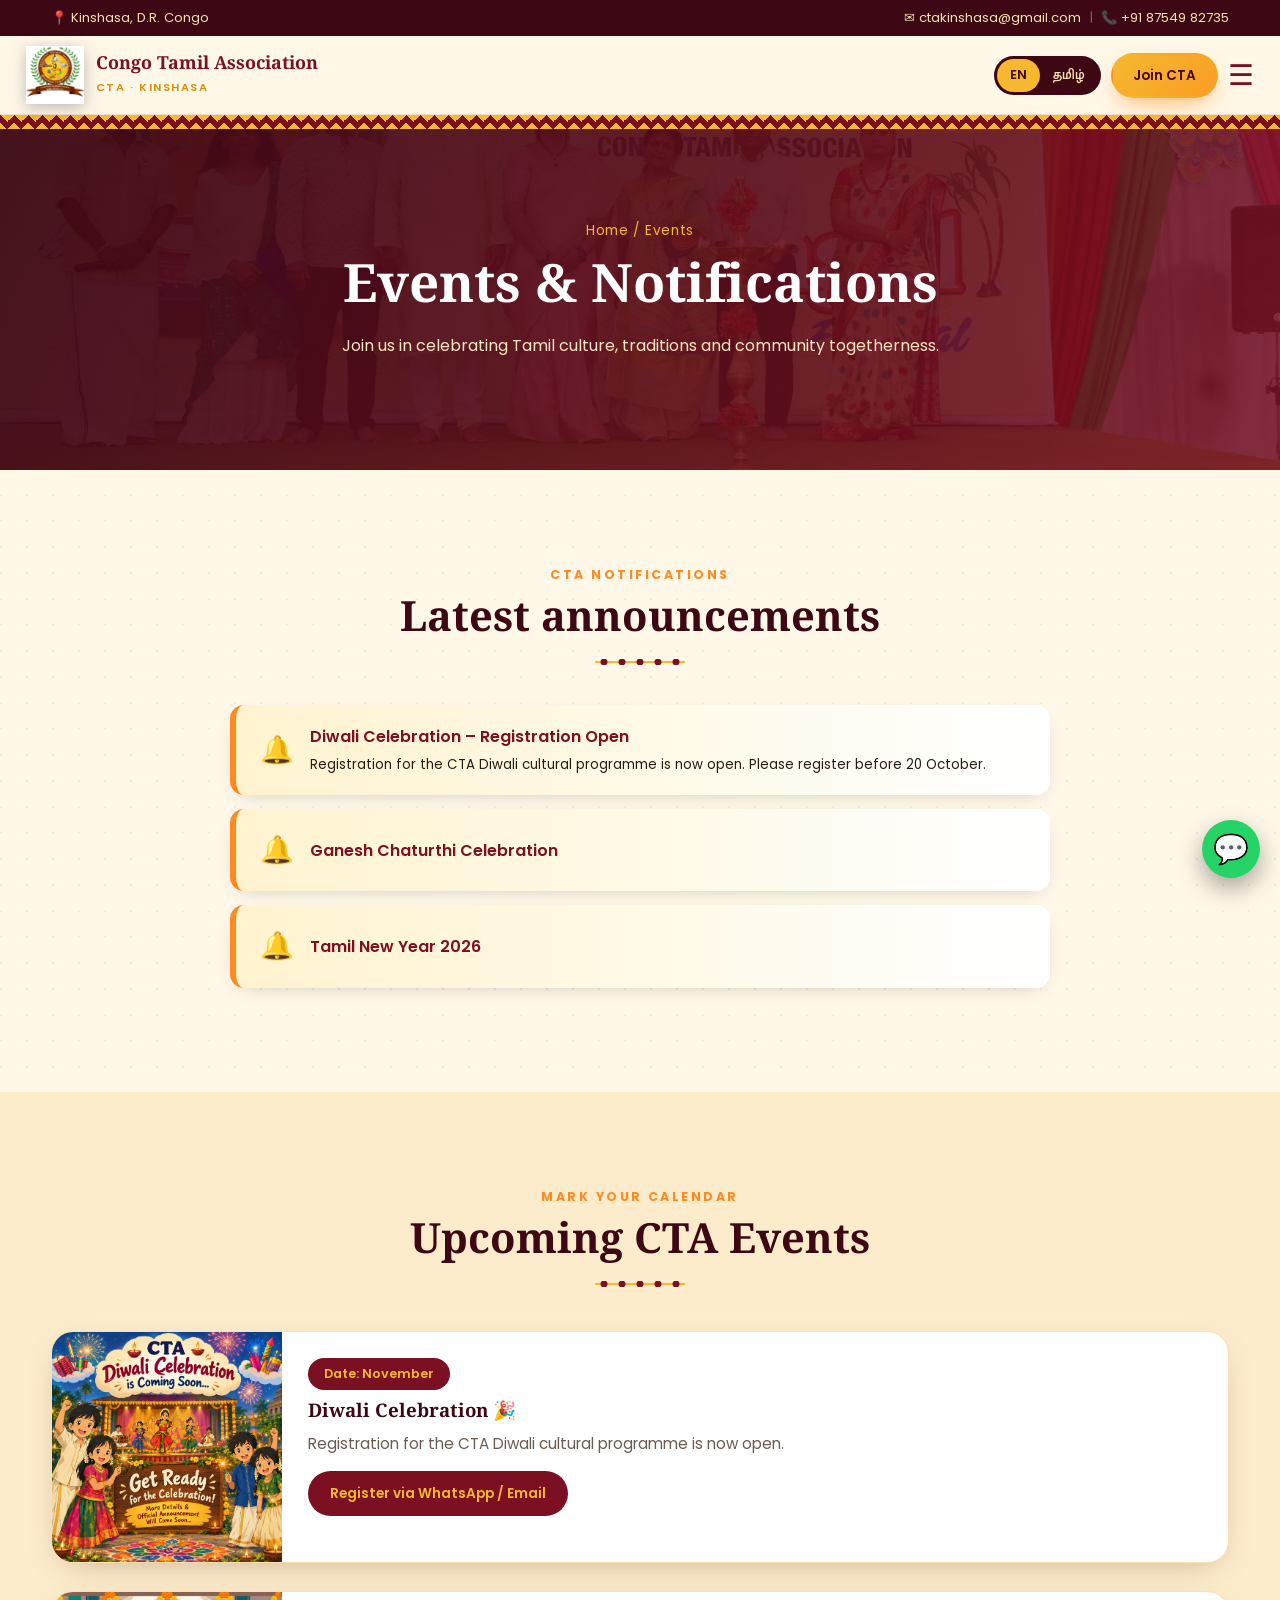
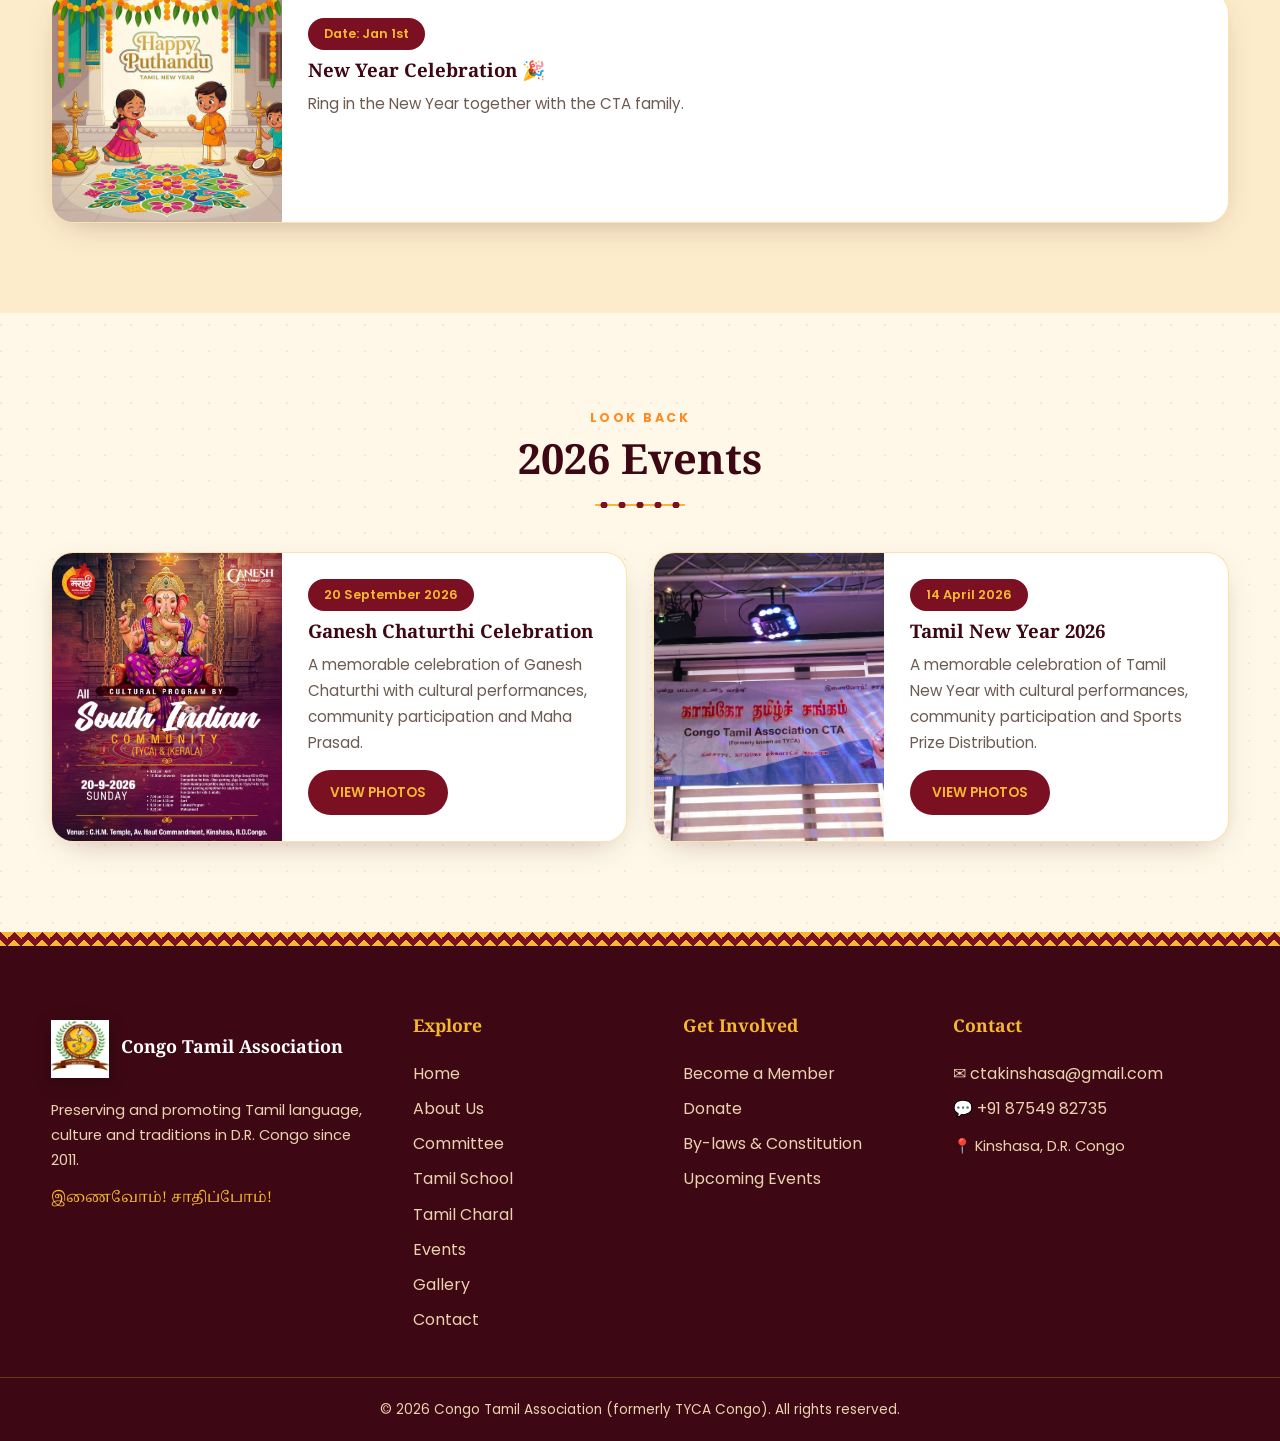
==== events.html @ 937319e8 "Add files via upload first commit for congo tamil comunity" ====
<!DOCTYPE html>
<html lang="en">
<head>
<meta charset="UTF-8">
<meta name="viewport" content="width=device-width, initial-scale=1">
<title>Events & Notifications | நிகழ்வுகள் – Congo Tamil Association</title>
<link rel="icon" href="images/cropped-CTA-LOGO-2023-3-scaled-1.jpg">
<link rel="stylesheet" href="css/style.css">
</head>
<body data-page="events" data-lang="en">

<section class="page-hero"><div class="container">
  <div class="crumbs"><a href="index.html">Home</a> / <span class="en">Events</span><span class="ta">நிகழ்வுகள்</span></div>
  <h1><span class="en">Events & Notifications</span><span class="ta">நிகழ்வுகள் & அறிவிப்புகள்</span></h1>
  <p class="en">Join us in celebrating Tamil culture, traditions and community togetherness.</p>
  <p class="ta">தமிழ்ப் பண்பாடு, மரபுகள், சமூக ஒற்றுமையைக் கொண்டாட எங்களுடன் இணையுங்கள்.</p>
</div></section>

<section class="section"><div class="container">
  <div class="center">
    <span class="eyebrow en">CTA Notifications</span><span class="eyebrow ta">CTA அறிவிப்புகள்</span>
    <h2 class="title"><span class="en">Latest announcements</span><span class="ta">சமீபத்திய அறிவிப்புகள்</span></h2>
  </div>
  <div style="max-width:820px;margin:40px auto 0">
    <div class="notice reveal"><span class="bell">🔔</span><div><a href="events.html#diwali"><span class="en">Diwali Celebration – Registration Open</span><span class="ta">தீபாவளி கொண்டாட்டம் – பதிவு தொடங்கியது</span></a><br><small class="en">Registration for the CTA Diwali cultural programme is now open. Please register before 20 October.</small><small class="ta">CTA தீபாவளி கலை நிகழ்ச்சிக்கான பதிவு தொடங்கிவிட்டது. அக்டோபர் 20-க்குள் பதிவு செய்யவும்.</small></div></div>
    <div class="notice reveal"><span class="bell">🔔</span><div><a href="events.html#ganesh"><span class="en">Ganesh Chaturthi Celebration</span><span class="ta">விநாயகர் சதுர்த்தி கொண்டாட்டம்</span></a></div></div>
    <div class="notice reveal"><span class="bell">🔔</span><div><a href="events.html#newyear"><span class="en">Tamil New Year 2026</span><span class="ta">தமிழ்ப் புத்தாண்டு 2026</span></a></div></div>
  </div>
</div></section>

<section class="section" style="background:var(--sand)"><div class="container">
  <div class="center">
    <span class="eyebrow en">Mark your calendar</span><span class="eyebrow ta">குறித்துக்கொள்ளுங்கள்</span>
    <h2 class="title"><span class="en">Upcoming CTA Events</span><span class="ta">வரவிருக்கும் நிகழ்வுகள்</span></h2>
  </div>
  <div style="display:grid;gap:28px;margin-top:44px">
    <div class="event reveal" id="diwali"><img src="images/CTA-Diwali.png" alt="Diwali"><div class="body"><span class="date-tag"><span class="en">Date: November</span><span class="ta">நாள்: நவம்பர்</span></span><h3><span class="en">Diwali Celebration 🎉</span><span class="ta">தீபாவளி கொண்டாட்டம் 🎉</span></h3><p class="en">Registration for the CTA Diwali cultural programme is now open.</p><p class="ta">CTA தீபாவளி கலை நிகழ்ச்சிக்கான பதிவு தொடங்கிவிட்டது.</p><a class="btn btn-maroon btn-sm" href="contact.html"><span class="en">Register via WhatsApp / Email</span><span class="ta">பதிவு செய்ய தொடர்பு கொள்ளவும்</span></a></div></div>
    <div class="event reveal"><img src="images/Happy-New-Year.jpeg" alt="New Year"><div class="body"><span class="date-tag"><span class="en">Date: Jan 1st</span><span class="ta">நாள்: ஜனவரி 1</span></span><h3><span class="en">New Year Celebration 🎉</span><span class="ta">புத்தாண்டு கொண்டாட்டம் 🎉</span></h3><p class="en">Ring in the New Year together with the CTA family.</p><p class="ta">CTA குடும்பத்தினருடன் இணைந்து புத்தாண்டை வரவேற்போம்.</p></div></div>
  </div>
</div></section>

<section class="section"><div class="container">
  <div class="center">
    <span class="eyebrow en">Look back</span><span class="eyebrow ta">நினைவுகள்</span>
    <h2 class="title"><span class="en">2026 Events</span><span class="ta">2026 நிகழ்வுகள்</span></h2>
  </div>
  <div class="grid g2" style="margin-top:44px">
    <div class="event reveal" id="ganesh"><img src="images/CTA-SOuthindia-community.jpeg" alt="Ganesh Chaturthi"><div class="body"><span class="date-tag">20 September 2026</span><h3><span class="en">Ganesh Chaturthi Celebration</span><span class="ta">விநாயகர் சதுர்த்தி கொண்டாட்டம்</span></h3><p class="en">A memorable celebration of Ganesh Chaturthi with cultural performances, community participation and Maha Prasad.</p><p class="ta">கலை நிகழ்ச்சிகள், சமூகப் பங்கேற்பு, மகா பிரசாதத்துடன் மறக்க முடியாத விநாயகர் சதுர்த்தி கொண்டாட்டம்.</p><a class="btn btn-maroon btn-sm" target="_blank" rel="noopener" href="https://www.facebook.com/congohindumandal.kinshasa"><span class="en">VIEW PHOTOS</span><span class="ta">படங்களைக் காண</span></a></div></div>
    <div class="event reveal" id="newyear"><img src="images/CTA-Tamil-New-Year.jpg" alt="Tamil New Year"><div class="body"><span class="date-tag">14 April 2026</span><h3><span class="en">Tamil New Year 2026</span><span class="ta">தமிழ்ப் புத்தாண்டு 2026</span></h3><p class="en">A memorable celebration of Tamil New Year with cultural performances, community participation and Sports Prize Distribution.</p><p class="ta">கலை நிகழ்ச்சிகள், சமூகப் பங்கேற்பு, விளையாட்டுப் போட்டி பரிசளிப்புடன் தமிழ்ப் புத்தாண்டு கொண்டாட்டம்.</p><a class="btn btn-maroon btn-sm" target="_blank" rel="noopener" href="https://www.facebook.com/media/set/?set=a.26550887897914404&type=3"><span class="en">VIEW PHOTOS</span><span class="ta">படங்களைக் காண</span></a></div></div>
  </div>
</div></section>

<script src="js/main.js"></script>
</body>
</html>
---- css/style.css ----
/* =========================================================
   Congo Tamil Association – காங்கோ தமிழ்ச் சங்கம்
   Tamil Nadu inspired theme: temple maroon, turmeric gold,
   kolam patterns, Kanchipuram borders, gopuram silhouettes.
   ========================================================= */
@import url('https://fonts.googleapis.com/css2?family=Noto+Serif+Tamil:wght@500;700;800&family=Mukta+Malar:wght@400;500;600;700&family=Poppins:wght@400;500;600;700;800&family=Playfair+Display:wght@600;800&display=swap');

:root{
  --maroon:#7a1021; --maroon-d:#3d0814; --maroon-2:#9b1b30;
  --gold:#f5b82e; --gold-d:#d98e04; --saffron:#ff8a1f;
  --cream:#fff8e8; --sand:#fdeccb; --ink:#2a1a14; --muted:#6d5a50;
  --leaf:#1f7a55; --white:#fff;
  --radius:22px; --shadow:0 18px 50px -18px rgba(61,8,20,.45);
  --font-en:'Poppins','Mukta Malar',sans-serif;
  --font-ta:'Mukta Malar','Poppins',sans-serif;
  --font-head:'Noto Serif Tamil','Playfair Display',serif;
}
*{box-sizing:border-box;margin:0;padding:0}
html{scroll-behavior:smooth}
body{font-family:var(--font-en);color:var(--ink);background:var(--cream);line-height:1.7;overflow-x:hidden;
  background-image:radial-gradient(circle at 1px 1px,rgba(122,16,33,.07) 1px,transparent 0);background-size:26px 26px}
body[data-lang="ta"]{font-family:var(--font-ta);font-size:1.04rem}
body[data-lang="en"] .ta,body[data-lang="ta"] .en{display:none!important}
img{max-width:100%;display:block}
a{color:inherit;text-decoration:none}
h1,h2,h3,h4{font-family:var(--font-head);line-height:1.25;color:var(--maroon-d)}
.container{width:min(1180px,92%);margin-inline:auto}
.section{padding:90px 0;position:relative}
.center{text-align:center}

/* ---------- Kanchipuram style border ---------- */
.kanchi{height:14px;background:
  linear-gradient(135deg,var(--gold) 25%,transparent 25%) -7px 0/14px 14px,
  linear-gradient(225deg,var(--gold) 25%,transparent 25%) -7px 0/14px 14px,
  linear-gradient(315deg,var(--gold) 25%,transparent 25%) 0 0/14px 14px,
  linear-gradient(45deg,var(--gold) 25%,transparent 25%) 0 0/14px 14px,var(--maroon)}
.kanchi.thin{height:8px;background-size:8px 8px;background-position:-4px 0,-4px 0,0 0,0 0}

/* ---------- Header ---------- */
.topbar{background:var(--maroon-d);color:#f7dfb0;font-size:.82rem;padding:7px 0}
.topbar .container{display:flex;justify-content:space-between;gap:10px;flex-wrap:wrap;align-items:center}
.topbar a:hover{color:var(--gold)}
.topbar span.sep{opacity:.4;margin:0 8px}
header.nav{position:sticky;top:0;z-index:100;background:rgba(255,248,232,.82);backdrop-filter:blur(16px) saturate(160%);
  border-bottom:1px solid rgba(122,16,33,.12)}
.nav .container{display:flex;align-items:center;justify-content:space-between;height:78px;gap:16px}
.brand{display:flex;align-items:center;gap:12px}
.brand img{width:58px;height:58px;object-fit:contain;filter:drop-shadow(0 4px 8px rgba(0,0,0,.25))}
.brand b{display:block;font-family:var(--font-head);font-size:1.12rem;color:var(--maroon);line-height:1.1}
.brand small{font-size:.7rem;letter-spacing:.14em;color:var(--gold-d);font-weight:600;text-transform:uppercase}
nav.menu ul{display:flex;gap:2px;list-style:none;align-items:center}
nav.menu a{display:block;padding:8px 13px;border-radius:30px;font-size:.9rem;font-weight:500;color:var(--maroon-d);transition:.25s}
nav.menu a:hover{background:rgba(245,184,46,.25)}
nav.menu a.active{background:var(--maroon);color:var(--gold)}
.nav-actions{display:flex;gap:10px;align-items:center}
.lang{display:flex;background:var(--maroon-d);border-radius:40px;padding:3px}
.lang button{border:0;background:transparent;color:#f7dfb0;padding:6px 13px;border-radius:30px;cursor:pointer;font:600 .8rem var(--font-en);transition:.25s}
.lang button.on{background:var(--gold);color:var(--maroon-d)}
.burger{display:none;background:none;border:0;font-size:1.8rem;color:var(--maroon);cursor:pointer}

/* ---------- Buttons ---------- */
.btn{display:inline-flex;align-items:center;gap:8px;padding:13px 28px;border-radius:50px;font-weight:600;border:2px solid transparent;cursor:pointer;transition:.3s;font-family:inherit;font-size:.95rem}
.btn-gold{background:linear-gradient(135deg,var(--gold),var(--saffron));color:var(--maroon-d);box-shadow:0 10px 25px -8px rgba(255,138,31,.7)}
.btn-gold:hover{transform:translateY(-3px);box-shadow:0 16px 30px -8px rgba(255,138,31,.8)}
.btn-line{border-color:var(--gold);color:var(--gold)}
.btn-line:hover{background:var(--gold);color:var(--maroon-d)}
.btn-maroon{background:var(--maroon);color:var(--gold)}
.btn-maroon:hover{background:var(--maroon-d);transform:translateY(-3px)}
.btn-sm{padding:9px 20px;font-size:.85rem}

/* ---------- Hero ---------- */
.hero{position:relative;color:#fff;min-height:88vh;display:flex;align-items:center;overflow:hidden;
  background:linear-gradient(120deg,rgba(61,8,20,.94),rgba(122,16,33,.78) 55%,rgba(255,138,31,.35)),url('../images/Tamil-New-Year.jpeg') center/cover}
.hero::before{content:"அ ஆ இ ஈ உ ஊ எ ஏ ஐ ஒ ஓ ஔ க ங ச ஞ ட ண த ந ப ம ய ர ல வ ழ ள ற ன";position:absolute;inset:0;font:800 3.2rem/1.5 var(--font-head);color:rgba(255,255,255,.045);word-spacing:30px;padding:20px;pointer-events:none;overflow:hidden}
.hero .container{display:grid;grid-template-columns:1.1fr .9fr;gap:50px;align-items:center;position:relative;z-index:2;padding:70px 0 120px}
.hero h1{color:#fff;font-size:clamp(2.1rem,5vw,3.9rem);margin:14px 0 18px}
.hero h1 em{font-style:normal;background:linear-gradient(90deg,var(--gold),#ffd98a);-webkit-background-clip:text;background-clip:text;color:transparent}
.hero p{font-size:1.1rem;color:#fbe6c4;max-width:560px}
.chip{display:inline-flex;gap:8px;align-items:center;background:rgba(245,184,46,.16);border:1px solid rgba(245,184,46,.5);color:var(--gold);padding:7px 18px;border-radius:40px;font-size:.82rem;font-weight:600;letter-spacing:.06em}
.hero .actions{display:flex;gap:14px;flex-wrap:wrap;margin-top:32px}
.hero-emblem{position:relative;display:grid;place-items:center}
.hero-emblem::before{content:"";position:absolute;width:112%;aspect-ratio:1;border-radius:50%;border:2px dashed rgba(245,184,46,.55);animation:spin 40s linear infinite}
.hero-emblem::after{content:"";position:absolute;width:128%;aspect-ratio:1;border-radius:50%;border:1px solid rgba(245,184,46,.25)}
.hero-emblem img{width:min(400px,80%);background:radial-gradient(circle,#fff 60%,#fff6dc);border-radius:50%;padding:14px;box-shadow:0 0 0 10px rgba(245,184,46,.25),0 30px 70px rgba(0,0,0,.5);animation:float 6s ease-in-out infinite}
@keyframes spin{to{transform:rotate(360deg)}}
@keyframes float{50%{transform:translateY(-14px)}}
.gopuram{position:absolute;bottom:-1px;left:0;width:100%;height:110px;z-index:3;display:block}
.page-hero{background:linear-gradient(120deg,rgba(61,8,20,.95),rgba(122,16,33,.85)),url('../images/Pongal.jpeg') center/cover;color:#fff;text-align:center;padding:90px 0 110px;position:relative}
.page-hero h1{color:#fff;font-size:clamp(2rem,4.5vw,3.3rem)}
.page-hero p{color:#fbe6c4;max-width:680px;margin:12px auto 0}
.crumbs{font-size:.85rem;color:var(--gold);margin-bottom:12px;letter-spacing:.05em}
.crumbs a:hover{text-decoration:underline}

/* ---------- Section headings ---------- */
.eyebrow{display:inline-block;color:var(--saffron);font-weight:700;letter-spacing:.2em;font-size:.78rem;text-transform:uppercase;margin-bottom:8px}
.title{font-size:clamp(1.7rem,3.4vw,2.6rem);margin-bottom:14px}
.title::after{content:"";display:block;width:90px;height:6px;margin:14px auto 0;border-radius:4px;
  background:radial-gradient(circle,var(--maroon) 3px,transparent 4px) 0 0/18px 6px repeat-x,linear-gradient(var(--gold),var(--gold)) center/100% 2px no-repeat}
.left .title::after{margin-left:0}
.lead{color:var(--muted);max-width:700px;margin-inline:auto}

/* ---------- Stats ---------- */
.stats{margin-top:-62px;position:relative;z-index:5}
.stats .grid{display:grid;grid-template-columns:repeat(4,1fr);gap:0;background:#fff;border-radius:var(--radius);box-shadow:var(--shadow);border:2px solid var(--gold);overflow:hidden}
.stat{padding:30px 16px;text-align:center;border-right:1px dashed rgba(122,16,33,.25)}
.stat:last-child{border:0}
.stat b{display:block;font:800 2.5rem var(--font-head);color:var(--maroon);line-height:1.1}
.stat span{font-size:.88rem;color:var(--muted);font-weight:500}

/* ---------- About split ---------- */
.split{display:grid;grid-template-columns:1fr 1fr;gap:60px;align-items:center}
.collage{position:relative;aspect-ratio:1/1.05}
.collage img{position:absolute;border-radius:var(--radius);object-fit:cover;box-shadow:var(--shadow);border:6px solid #fff}
.collage .c1{width:68%;height:60%;top:0;left:0}
.collage .c2{width:58%;height:50%;right:0;top:28%}
.collage .c3{width:48%;height:38%;left:6%;bottom:0}
.collage::before{content:"";position:absolute;inset:8% -4% -4% 8%;border-radius:var(--radius);background:repeating-linear-gradient(45deg,var(--gold) 0 6px,transparent 6px 14px);opacity:.5;z-index:-1}
.badge-year{position:absolute;right:6%;bottom:6%;background:var(--maroon);color:var(--gold);width:120px;height:120px;border-radius:50%;display:grid;place-items:center;text-align:center;font:700 .8rem var(--font-head);border:4px double var(--gold);z-index:2;line-height:1.2;animation:float 5s ease-in-out infinite}
.badge-year b{display:block;font-size:1.9rem}
.text p{margin-bottom:16px;color:#4a372f}

/* ---------- Cards / bento ---------- */
.grid{display:grid;gap:26px}
.g3{grid-template-columns:repeat(3,1fr)}
.g4{grid-template-columns:repeat(4,1fr)}
.g2{grid-template-columns:repeat(2,1fr)}
.card{background:#fff;border-radius:var(--radius);padding:34px 28px;box-shadow:0 10px 35px -15px rgba(61,8,20,.3);border:1px solid rgba(245,184,46,.35);position:relative;overflow:hidden;transition:.35s}
a.card{display:block}
.card:hover{transform:translateY(-8px);box-shadow:var(--shadow)}
.card::before{content:"";position:absolute;top:0;left:0;right:0;height:5px;background:linear-gradient(90deg,var(--maroon),var(--gold),var(--saffron))}
.ico{width:64px;height:64px;border-radius:18px;display:grid;place-items:center;font-size:1.9rem;background:linear-gradient(135deg,var(--sand),#ffe3a3);margin-bottom:18px;border:1px solid var(--gold)}
.card h3{font-size:1.2rem;margin-bottom:8px}
.card p{color:var(--muted);font-size:.95rem}
.dark{background:linear-gradient(160deg,var(--maroon-d),var(--maroon));color:#fff}
.dark .title,.dark h3{color:#fff}.dark .lead{color:#f4d9b0}
.dark .card{background:rgba(255,255,255,.07);backdrop-filter:blur(8px);border-color:rgba(245,184,46,.35)}
.dark .card p{color:#f4d9b0}.dark .ico{background:rgba(245,184,46,.18)}

/* ---------- Events ---------- */
.event{display:grid;grid-template-columns:230px 1fr;background:#fff;border-radius:var(--radius);overflow:hidden;box-shadow:0 10px 35px -15px rgba(61,8,20,.35);border:1px solid rgba(245,184,46,.4);transition:.35s}
.event:hover{transform:translateY(-6px);box-shadow:var(--shadow)}
.event img{width:100%;height:100%;object-fit:cover;min-height:200px}
.event .body{padding:26px}
.date-tag{display:inline-block;background:var(--maroon);color:var(--gold);padding:5px 16px;border-radius:30px;font-weight:600;font-size:.8rem;margin-bottom:10px}
.event h3{margin-bottom:8px}
.event p{color:var(--muted);font-size:.95rem;margin-bottom:14px}
.notice{display:flex;gap:16px;align-items:center;background:linear-gradient(90deg,#fff3cf,#fff);border-left:6px solid var(--saffron);padding:18px 24px;border-radius:14px;box-shadow:0 6px 20px -10px rgba(0,0,0,.25);margin-bottom:14px}
.notice span.bell{font-size:1.7rem}
.notice a{color:var(--maroon);font-weight:600}
.notice a:hover{text-decoration:underline}

/* ---------- Committee ---------- */
.person{text-align:center;padding:0 0 26px;background:#fff;border-radius:var(--radius);overflow:hidden;box-shadow:0 10px 35px -15px rgba(61,8,20,.3);transition:.35s;border:1px solid rgba(245,184,46,.35)}
.person:hover{transform:translateY(-8px);box-shadow:var(--shadow)}
.person .ph{aspect-ratio:1;background:linear-gradient(135deg,var(--sand),#ffd37a);padding:22px}
.person .ph img{width:100%;height:100%;object-fit:cover;object-position:top;border-radius:50%;border:5px solid #fff;box-shadow:0 0 0 3px var(--gold)}
.person h3{margin-top:18px;font-size:1.1rem}
.person .role{display:inline-block;margin-top:8px;background:var(--maroon);color:var(--gold);font-size:.78rem;padding:4px 16px;border-radius:30px;font-weight:600}
.president{grid-column:span 1}
.timeline{list-style:none;position:relative;max-width:640px;margin:40px auto 0;padding-left:34px}
.timeline::before{content:"";position:absolute;left:8px;top:0;bottom:0;width:3px;background:linear-gradient(var(--gold),var(--maroon))}
.timeline li{position:relative;background:#fff;border-radius:14px;padding:14px 22px;margin-bottom:14px;box-shadow:0 6px 18px -10px rgba(0,0,0,.35);display:flex;justify-content:space-between;gap:14px}
.timeline li::before{content:"";position:absolute;left:-34px;top:50%;width:16px;height:16px;transform:translateY(-50%);background:var(--gold);border:3px solid var(--maroon);border-radius:50%}
.timeline b{color:var(--maroon)}

/* ---------- Gallery ---------- */
.masonry{columns:3 300px;column-gap:20px}
.masonry figure{break-inside:avoid;margin-bottom:20px;border-radius:18px;overflow:hidden;position:relative;cursor:zoom-in;border:5px solid #fff;box-shadow:0 10px 30px -12px rgba(0,0,0,.4)}
.masonry img{width:100%;transition:.6s}
.masonry figure:hover img{transform:scale(1.08)}
.masonry figcaption{position:absolute;left:0;right:0;bottom:0;padding:34px 16px 14px;background:linear-gradient(transparent,rgba(61,8,20,.92));color:#fff;font-weight:600;font-size:.9rem;opacity:0;transform:translateY(10px);transition:.35s}
.masonry figure:hover figcaption{opacity:1;transform:none}
.lightbox{position:fixed;inset:0;background:rgba(30,4,10,.93);display:none;place-items:center;z-index:999;padding:30px}
.lightbox.open{display:grid}
.lightbox img{max-height:88vh;border-radius:12px;border:5px solid var(--gold)}
.lightbox button{position:absolute;top:20px;right:28px;background:var(--gold);border:0;width:46px;height:46px;border-radius:50%;font-size:1.4rem;cursor:pointer}

/* ---------- Magazine ---------- */
.issue{display:grid;grid-template-columns:260px 1fr;gap:30px;background:#fff;border-radius:var(--radius);padding:26px;box-shadow:var(--shadow);border:1px solid var(--gold);align-items:center}
.issue img{border-radius:10px;box-shadow:12px 12px 0 var(--gold),0 20px 40px rgba(0,0,0,.3)}
.issue .btns{display:flex;gap:12px;flex-wrap:wrap;margin-top:18px}

/* ---------- Quote band ---------- */
.quote{background:linear-gradient(120deg,var(--gold),var(--saffron));color:var(--maroon-d);text-align:center;padding:70px 0;position:relative;overflow:hidden}
.quote::before{content:"“";position:absolute;top:-30px;left:5%;font:800 14rem var(--font-head);color:rgba(122,16,33,.14)}
.quote blockquote{font:700 clamp(1.3rem,2.6vw,2rem) var(--font-head);line-height:1.7;position:relative}
.quote cite{display:block;margin-top:14px;font:600 .95rem var(--font-en);letter-spacing:.1em}

/* ---------- Marquee ---------- */
.marquee{background:var(--maroon-d);color:var(--gold);overflow:hidden;white-space:nowrap;padding:12px 0;border-block:3px solid var(--gold)}
.marquee div{display:inline-block;animation:scroll 40s linear infinite;font-weight:600;letter-spacing:.05em}
.marquee span{margin:0 28px}
@keyframes scroll{to{transform:translateX(-50%)}}

/* ---------- CTA ---------- */
.cta{background:linear-gradient(120deg,rgba(61,8,20,.92),rgba(122,16,33,.9)),url('../images/Sports-Day.jpeg') center/cover;color:#fff;text-align:center;padding:90px 0}
.cta h2{color:#fff;font-size:clamp(1.7rem,3.6vw,2.7rem);margin-bottom:14px}
.cta p{color:#fbe6c4;max-width:640px;margin:0 auto 28px}

/* ---------- Forms & contact ---------- */
.form{background:#fff;padding:38px;border-radius:var(--radius);box-shadow:var(--shadow);border:1px solid var(--gold)}
.form label{display:block;font-weight:600;font-size:.88rem;color:var(--maroon-d);margin:14px 0 6px}
.form input,.form textarea,.form select{width:100%;padding:13px 16px;border:2px solid #f0dcb4;border-radius:12px;font:inherit;background:var(--cream);transition:.25s}
.form input:focus,.form textarea:focus,.form select:focus{outline:0;border-color:var(--saffron);background:#fff;box-shadow:0 0 0 4px rgba(255,138,31,.18)}
.row2{display:grid;grid-template-columns:1fr 1fr;gap:16px}
.form .btn{margin-top:22px;width:100%;justify-content:center}
.contact-card{display:flex;gap:18px;align-items:center;background:#fff;padding:24px;border-radius:var(--radius);box-shadow:0 10px 30px -14px rgba(0,0,0,.35);border-left:6px solid var(--gold);margin-bottom:20px;transition:.3s}
.contact-card:hover{transform:translateX(8px);border-color:var(--maroon)}
.contact-card .ico{margin:0;flex:none}
.contact-card small{color:var(--muted);display:block}
.contact-card b{color:var(--maroon);font-size:1.05rem;word-break:break-all}

/* ---------- Accordion (bylaws) ---------- */
details{background:#fff;border-radius:16px;margin-bottom:14px;border:1px solid rgba(245,184,46,.5);box-shadow:0 6px 20px -12px rgba(0,0,0,.3);overflow:hidden}
summary{cursor:pointer;padding:18px 24px;font:700 1.05rem var(--font-head);color:var(--maroon);list-style:none;display:flex;justify-content:space-between;gap:12px}
summary::-webkit-details-marker{display:none}
summary::after{content:"+";font-size:1.5rem;color:var(--saffron);line-height:1}
details[open] summary{background:var(--sand)}
details[open] summary::after{content:"–"}
details .in{padding:8px 26px 22px}
details .in li{margin:10px 0 0 18px;color:#4a372f;font-size:.95rem}
details .in b{color:var(--maroon)}

/* ---------- Footer ---------- */
footer{background:var(--maroon-d);color:#e9d2ad;position:relative}
footer .wrap{display:grid;grid-template-columns:1.4fr 1fr 1fr 1.2fr;gap:40px;padding:70px 0 40px}
footer h4{color:var(--gold);font-size:1.1rem;margin-bottom:18px}
footer a{display:block;padding:4px 0;transition:.25s}
footer a:hover{color:var(--gold);padding-left:6px}
footer .brand b{color:#fff}
footer p{font-size:.92rem}
.copy{border-top:1px solid rgba(245,184,46,.25);padding:20px 0;text-align:center;font-size:.85rem}
.social{display:flex;gap:10px;margin-top:16px}
.social a{width:42px;height:42px;display:grid;place-items:center;border-radius:50%;background:rgba(245,184,46,.15);border:1px solid var(--gold);padding:0}
.social a:hover{background:var(--gold);padding:0}

.float-wa{position:fixed;right:20px;bottom:22px;z-index:90;background:#25d366;color:#fff;width:58px;height:58px;border-radius:50%;display:grid;place-items:center;font-size:1.8rem;box-shadow:0 10px 25px rgba(0,0,0,.35);animation:pulse 2.4s infinite}
@keyframes pulse{0%{box-shadow:0 0 0 0 rgba(37,211,102,.6)}70%{box-shadow:0 0 0 18px rgba(37,211,102,0)}100%{box-shadow:0 0 0 0 rgba(37,211,102,0)}}

/* ---------- Reveal ---------- */
/* Scroll animations: JS adds .a-* + .in. Keyframes use "backwards" fill so
   normal hover transforms keep working after the animation ends. */
.reveal,.a-up,.a-left,.a-right,.a-zoom,.a-flip,.a-pop{opacity:0}
.in.reveal,.in.a-up{opacity:1;animation:upIn .9s cubic-bezier(.2,.8,.2,1) var(--d,0s) backwards}
.in.a-left{opacity:1;animation:leftIn 1s cubic-bezier(.2,.8,.2,1) var(--d,0s) backwards}
.in.a-right{opacity:1;animation:rightIn 1s cubic-bezier(.2,.8,.2,1) var(--d,0s) backwards}
.in.a-zoom{opacity:1;animation:zoomIn .9s cubic-bezier(.2,.8,.2,1) var(--d,0s) backwards}
.in.a-flip{opacity:1;animation:flipIn .9s cubic-bezier(.2,.8,.2,1) var(--d,0s) backwards}
.in.a-pop{opacity:1;animation:popIn .7s cubic-bezier(.34,1.56,.64,1) var(--d,0s) backwards}
@keyframes upIn{from{opacity:0;transform:translateY(50px)}}
@keyframes leftIn{from{opacity:0;transform:translateX(-80px)}}
@keyframes rightIn{from{opacity:0;transform:translateX(80px)}}
@keyframes zoomIn{from{opacity:0;transform:scale(.82)}}
@keyframes flipIn{from{opacity:0;transform:perspective(900px) rotateX(-28deg) translateY(40px)}}
@keyframes popIn{from{opacity:0;transform:scale(.4) rotate(-8deg)}}

/* Title ornament draws itself */
.title::after{transform:scaleX(0);transition:transform 1s .35s cubic-bezier(.2,.8,.2,1)}
.title.in::after{transform:scaleX(1)}

/* Page-load intro (hero sections) */
.hero .chip,.hero h1,.hero p,.hero .actions,.page-hero .crumbs,.page-hero h1,.page-hero p{animation:upIn 1s cubic-bezier(.2,.8,.2,1) backwards}
.hero .chip,.page-hero .crumbs{animation-delay:.15s}
.hero h1,.page-hero h1{animation-delay:.3s}
.hero p,.page-hero p{animation-delay:.5s}
.hero .actions{animation-delay:.7s}
.hero-emblem img{animation:zoomIn 1.4s cubic-bezier(.2,.8,.2,1) .3s backwards,float 6s ease-in-out 1.7s infinite}
.gopuram{animation:riseUp 1.6s cubic-bezier(.2,.8,.2,1) .5s backwards}
@keyframes riseUp{from{transform:translateY(100%)}}
body{animation:pageIn .7s ease both}
@keyframes pageIn{from{opacity:0}}

/* Parallax hooks (set from JS) */
.hero::before{transform:translateY(var(--py,0px))}
.hero,.page-hero{background-position:0 0,center calc(50% + var(--bg,0px))}
.cta{background-position:0 0,center calc(50% + var(--bg,0px))}
.hero-emblem{transform:translateY(var(--ey,0px))}
.quote::before{transform:translateY(var(--qy,0px))}

/* Scroll progress bar, header shrink, back-to-top */
.progress{position:fixed;top:0;left:0;height:5px;width:100%;z-index:200;transform-origin:left;transform:scaleX(0);background:linear-gradient(90deg,var(--maroon),var(--gold),var(--saffron))}
header.nav{transition:box-shadow .3s,background .3s}
header.nav .container{transition:height .3s}
header.nav.stuck{box-shadow:0 12px 30px -14px rgba(61,8,20,.5);background:rgba(255,248,232,.95)}
header.nav.stuck .container{height:64px}
header.nav.stuck .brand img{width:48px;height:48px}
.brand img{transition:.3s}
.to-top{position:fixed;left:20px;bottom:22px;z-index:90;width:48px;height:48px;border-radius:50%;border:2px solid var(--gold);background:var(--maroon);color:var(--gold);font-size:1.2rem;cursor:pointer;opacity:0;transform:translateY(20px);pointer-events:none;transition:.35s}
.to-top.show{opacity:1;transform:none;pointer-events:auto}
.to-top:hover{background:var(--gold);color:var(--maroon-d)}

/* Tilt cards & image shine */
.card,.person,.event,.issue{transform-style:preserve-3d;will-change:transform}
.event,.person .ph,.masonry figure{position:relative}
.event::after,.masonry figure::after{content:"";position:absolute;inset:0;background:linear-gradient(110deg,transparent 35%,rgba(255,255,255,.35) 50%,transparent 65%);transform:translateX(-120%);transition:transform .9s;pointer-events:none}
.event:hover::after,.masonry figure:hover::after{transform:translateX(120%)}
.collage img{transition:transform .6s}
.collage img:hover{transform:scale(1.05) rotate(-1deg);z-index:3}
.btn-gold{background-size:200% 100%;transition:.3s,background-position .5s}
.btn-gold:hover{background-position:100% 0}
.stat b{display:inline-block}
.marquee:hover div{animation-play-state:paused}

@media (prefers-reduced-motion:reduce){
  *,*::before,*::after{animation:none!important;transition:none!important}
  .reveal,.a-up,.a-left,.a-right,.a-zoom,.a-flip,.a-pop{opacity:1!important}
  .title::after{transform:none}
}

/* ---------- Responsive ---------- */
@media(max-width:1020px){
  .hero .container,.split{grid-template-columns:1fr}
  .hero-emblem{order:-1;max-width:300px;margin:0 auto}
  .g4{grid-template-columns:repeat(2,1fr)}.g3{grid-template-columns:repeat(2,1fr)}
  footer .wrap{grid-template-columns:1fr 1fr}
  .burger{display:block}
  nav.menu{position:absolute;top:78px;left:0;right:0;background:var(--cream);max-height:0;overflow:hidden;transition:.4s;box-shadow:0 20px 30px -10px rgba(0,0,0,.3)}
  nav.menu.open{max-height:520px;border-bottom:4px solid var(--gold)}
  nav.menu ul{flex-direction:column;align-items:stretch;padding:14px 4%}
  nav.menu a{border-radius:12px}
}
@media(max-width:700px){
  .g3,.g4,.g2,.stats .grid,.row2{grid-template-columns:1fr}
  .stats .grid{grid-template-columns:1fr 1fr}
  .event,.issue{grid-template-columns:1fr}
  .event img{height:210px}
  footer .wrap{grid-template-columns:1fr}
  .section{padding:64px 0}
  .brand small{display:none}
  .nav-actions .btn{display:none}
}

/* ---------- Header alignment fix (Tamil labels are wider) ---------- */
header.nav .container{width:min(1400px,96%);gap:18px}
.brand{flex:none;white-space:nowrap}
.brand b,.brand small{white-space:nowrap}
.brand>span{display:flex;flex-direction:column;justify-content:center;gap:3px}
.brand b{line-height:1.2}
nav.menu{flex:1 1 auto;display:flex;justify-content:center;min-width:0}
nav.menu ul{flex-wrap:nowrap;justify-content:center}
nav.menu a{white-space:nowrap;text-align:center;line-height:1.3}
.nav-actions{flex:none;white-space:nowrap}
.nav-actions .btn{white-space:nowrap}
body[data-lang="ta"] nav.menu a{font-size:.85rem;padding:8px 9px}
body[data-lang="ta"] .brand b{font-size:1.02rem}
body[data-lang="ta"] .nav-actions .btn{padding:9px 16px}
@media(max-width:1400px){
  .burger{display:block}
  nav.menu{position:absolute;top:100%;left:0;right:0;background:var(--cream);max-height:0;overflow:hidden;transition:.4s;box-shadow:0 20px 30px -10px rgba(0,0,0,.3);display:block}
  nav.menu.open{max-height:560px;border-bottom:4px solid var(--gold)}
  nav.menu ul{flex-direction:column;align-items:stretch;padding:14px 4%}
  nav.menu a{border-radius:12px;font-size:1rem!important;text-align:left;padding:11px 16px!important}
  .nav-actions{margin-left:auto}
}
@media(max-width:560px){.brand b{font-size:.92rem}.brand img{width:46px;height:46px}.lang button{padding:6px 10px}}
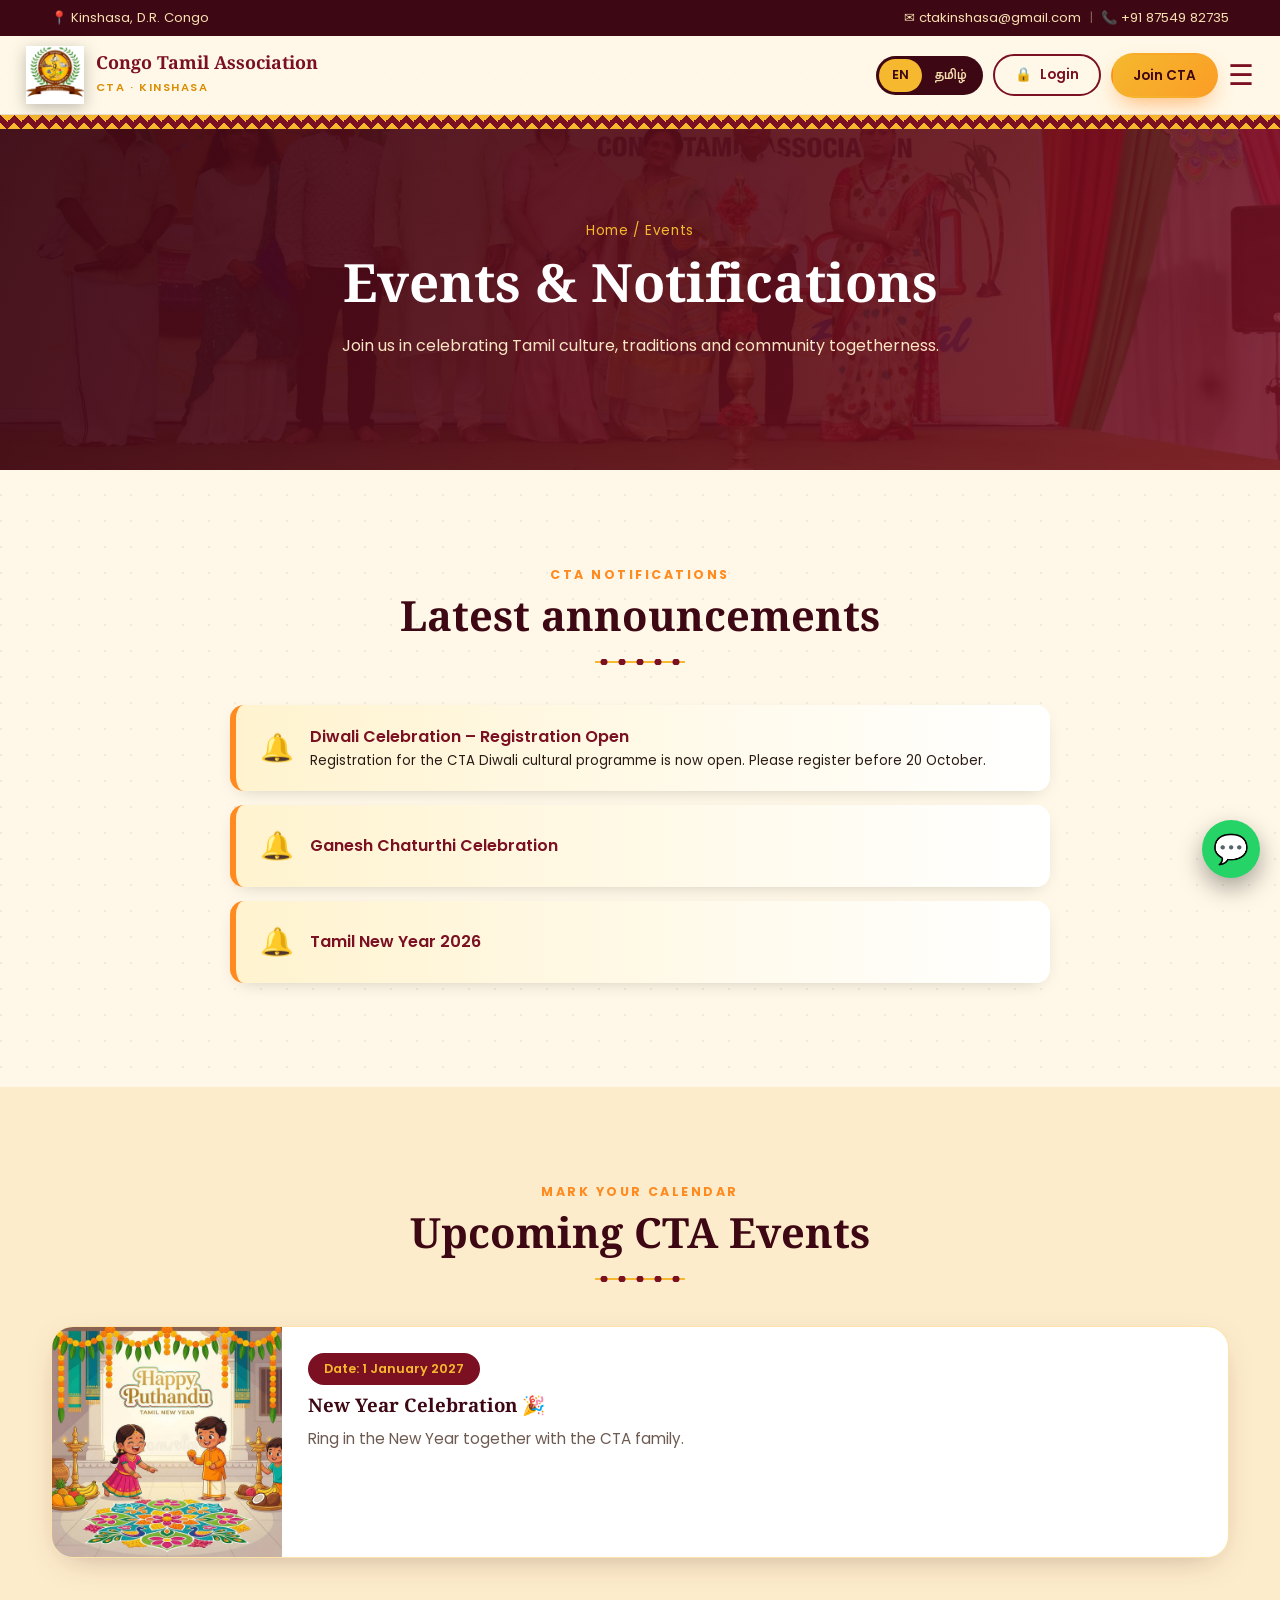
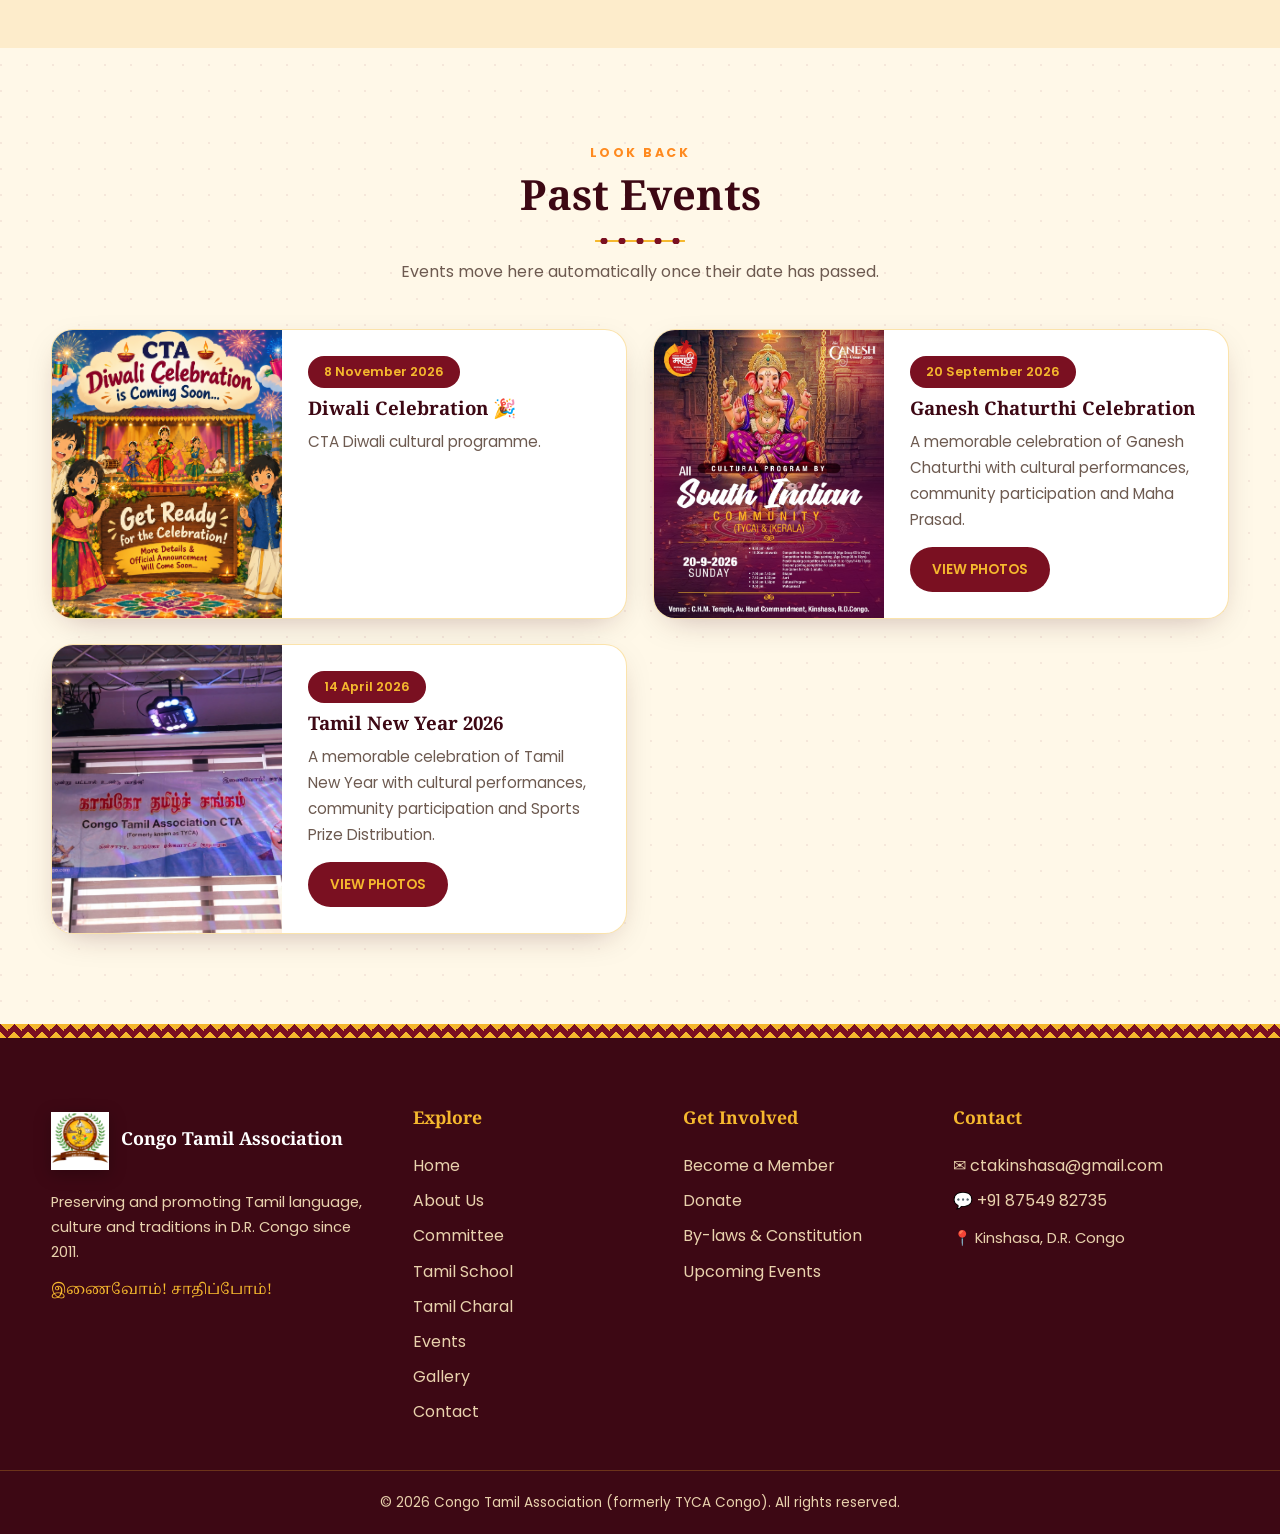
==== commit be390a2e: "localy added" ====
--- a/events.html
+++ b/events.html
@@ -20,36 +20,152 @@
   <div class="center">
     <span class="eyebrow en">CTA Notifications</span><span class="eyebrow ta">CTA அறிவிப்புகள்</span>
     <h2 class="title"><span class="en">Latest announcements</span><span class="ta">சமீபத்திய அறிவிப்புகள்</span></h2>
+    <div class="admin-bar"><button class="btn btn-gold" id="addAnnBtn" type="button">＋ <span class="en">ADD ANNOUNCEMENT</span><span class="ta">அறிவிப்பு சேர்க்க</span></button></div>
   </div>
-  <div style="max-width:820px;margin:40px auto 0">
-    <div class="notice reveal"><span class="bell">🔔</span><div><a href="events.html#diwali"><span class="en">Diwali Celebration – Registration Open</span><span class="ta">தீபாவளி கொண்டாட்டம் – பதிவு தொடங்கியது</span></a><br><small class="en">Registration for the CTA Diwali cultural programme is now open. Please register before 20 October.</small><small class="ta">CTA தீபாவளி கலை நிகழ்ச்சிக்கான பதிவு தொடங்கிவிட்டது. அக்டோபர் 20-க்குள் பதிவு செய்யவும்.</small></div></div>
-    <div class="notice reveal"><span class="bell">🔔</span><div><a href="events.html#ganesh"><span class="en">Ganesh Chaturthi Celebration</span><span class="ta">விநாயகர் சதுர்த்தி கொண்டாட்டம்</span></a></div></div>
-    <div class="notice reveal"><span class="bell">🔔</span><div><a href="events.html#newyear"><span class="en">Tamil New Year 2026</span><span class="ta">தமிழ்ப் புத்தாண்டு 2026</span></a></div></div>
-  </div>
+  <div id="annList" style="max-width:820px;margin:40px auto 0"></div>
 </div></section>
 
 <section class="section" style="background:var(--sand)"><div class="container">
   <div class="center">
     <span class="eyebrow en">Mark your calendar</span><span class="eyebrow ta">குறித்துக்கொள்ளுங்கள்</span>
     <h2 class="title"><span class="en">Upcoming CTA Events</span><span class="ta">வரவிருக்கும் நிகழ்வுகள்</span></h2>
+    <div class="admin-bar"><button class="btn btn-gold" id="addEvBtn" type="button">＋ <span class="en">ADD EVENT</span><span class="ta">நிகழ்வு சேர்க்க</span></button></div>
   </div>
-  <div style="display:grid;gap:28px;margin-top:44px">
-    <div class="event reveal" id="diwali"><img src="images/CTA-Diwali.png" alt="Diwali"><div class="body"><span class="date-tag"><span class="en">Date: November</span><span class="ta">நாள்: நவம்பர்</span></span><h3><span class="en">Diwali Celebration 🎉</span><span class="ta">தீபாவளி கொண்டாட்டம் 🎉</span></h3><p class="en">Registration for the CTA Diwali cultural programme is now open.</p><p class="ta">CTA தீபாவளி கலை நிகழ்ச்சிக்கான பதிவு தொடங்கிவிட்டது.</p><a class="btn btn-maroon btn-sm" href="contact.html"><span class="en">Register via WhatsApp / Email</span><span class="ta">பதிவு செய்ய தொடர்பு கொள்ளவும்</span></a></div></div>
-    <div class="event reveal"><img src="images/Happy-New-Year.jpeg" alt="New Year"><div class="body"><span class="date-tag"><span class="en">Date: Jan 1st</span><span class="ta">நாள்: ஜனவரி 1</span></span><h3><span class="en">New Year Celebration 🎉</span><span class="ta">புத்தாண்டு கொண்டாட்டம் 🎉</span></h3><p class="en">Ring in the New Year together with the CTA family.</p><p class="ta">CTA குடும்பத்தினருடன் இணைந்து புத்தாண்டை வரவேற்போம்.</p></div></div>
-  </div>
+  <div id="upList" style="display:grid;gap:28px;margin-top:44px"></div>
 </div></section>
 
 <section class="section"><div class="container">
   <div class="center">
     <span class="eyebrow en">Look back</span><span class="eyebrow ta">நினைவுகள்</span>
-    <h2 class="title"><span class="en">2026 Events</span><span class="ta">2026 நிகழ்வுகள்</span></h2>
+    <h2 class="title"><span class="en">Past Events</span><span class="ta">கடந்த நிகழ்வுகள்</span></h2>
+    <p class="lead"><span class="en">Events move here automatically once their date has passed.</span><span class="ta">நிகழ்வின் நாள் கடந்ததும் தானாக இங்கு வரும்.</span></p>
   </div>
-  <div class="grid g2" style="margin-top:44px">
-    <div class="event reveal" id="ganesh"><img src="images/CTA-SOuthindia-community.jpeg" alt="Ganesh Chaturthi"><div class="body"><span class="date-tag">20 September 2026</span><h3><span class="en">Ganesh Chaturthi Celebration</span><span class="ta">விநாயகர் சதுர்த்தி கொண்டாட்டம்</span></h3><p class="en">A memorable celebration of Ganesh Chaturthi with cultural performances, community participation and Maha Prasad.</p><p class="ta">கலை நிகழ்ச்சிகள், சமூகப் பங்கேற்பு, மகா பிரசாதத்துடன் மறக்க முடியாத விநாயகர் சதுர்த்தி கொண்டாட்டம்.</p><a class="btn btn-maroon btn-sm" target="_blank" rel="noopener" href="https://www.facebook.com/congohindumandal.kinshasa"><span class="en">VIEW PHOTOS</span><span class="ta">படங்களைக் காண</span></a></div></div>
-    <div class="event reveal" id="newyear"><img src="images/CTA-Tamil-New-Year.jpg" alt="Tamil New Year"><div class="body"><span class="date-tag">14 April 2026</span><h3><span class="en">Tamil New Year 2026</span><span class="ta">தமிழ்ப் புத்தாண்டு 2026</span></h3><p class="en">A memorable celebration of Tamil New Year with cultural performances, community participation and Sports Prize Distribution.</p><p class="ta">கலை நிகழ்ச்சிகள், சமூகப் பங்கேற்பு, விளையாட்டுப் போட்டி பரிசளிப்புடன் தமிழ்ப் புத்தாண்டு கொண்டாட்டம்.</p><a class="btn btn-maroon btn-sm" target="_blank" rel="noopener" href="https://www.facebook.com/media/set/?set=a.26550887897914404&type=3"><span class="en">VIEW PHOTOS</span><span class="ta">படங்களைக் காண</span></a></div></div>
-  </div>
+  <div id="pastList" class="grid g2" style="margin-top:44px"></div>
 </div></section>
 
+<div class="modal" id="annModal" role="dialog" aria-modal="true" aria-labelledby="annH"><div class="modal-box">
+  <button class="modal-x" type="button" aria-label="Close" data-close>✕</button>
+  <h3 id="annH"><span class="en">Add Announcement</span><span class="ta">அறிவிப்பு சேர்க்க</span></h3>
+  <form id="annForm" novalidate>
+    <label for="anTitle"><span class="en">Title</span><span class="ta">தலைப்பு</span></label>
+    <input id="anTitle" maxlength="150" required>
+    <label for="anDesc"><span class="en">Description</span><span class="ta">விளக்கம்</span></label>
+    <textarea id="anDesc" maxlength="500" required></textarea>
+    <div class="form-err" id="anErr" role="alert"></div>
+    <button class="btn btn-gold" type="submit"><span class="en">Save</span><span class="ta">சேமி</span></button>
+  </form>
+</div></div>
+
+<div class="modal" id="evModal" role="dialog" aria-modal="true" aria-labelledby="evH"><div class="modal-box">
+  <button class="modal-x" type="button" aria-label="Close" data-close>✕</button>
+  <h3 id="evH"><span class="en">Add Event</span><span class="ta">நிகழ்வு சேர்க்க</span></h3>
+  <form id="evForm" novalidate>
+    <label for="evDate"><span class="en">Event date</span><span class="ta">நிகழ்வு நாள்</span></label>
+    <input id="evDate" type="date" required>
+    <label for="evTitle"><span class="en">Title</span><span class="ta">தலைப்பு</span></label>
+    <input id="evTitle" maxlength="150" required>
+    <label for="evDesc"><span class="en">Description</span><span class="ta">விளக்கம்</span></label>
+    <textarea id="evDesc" maxlength="600" required></textarea>
+    <label for="evImg"><span class="en">Event image (JPG/PNG, max 5 MB)</span><span class="ta">நிகழ்வுப் படம் (அதிகபட்சம் 5 MB)</span></label>
+    <input id="evImg" type="file" accept="image/*" required>
+    <img class="img-preview" id="evPrev" alt="Preview">
+    <label for="evPhotos"><span class="en">Photos link, e.g. Facebook album (optional – shown after the event)</span><span class="ta">படங்கள் இணைப்பு (விருப்பம் – நிகழ்வுக்குப் பின் காட்டப்படும்)</span></label>
+    <input id="evPhotos" type="url" placeholder="https://www.facebook.com/...">
+    <div class="form-err" id="evErr" role="alert"></div>
+    <button class="btn btn-gold" type="submit"><span class="en">Save Event</span><span class="ta">சேமி</span></button>
+  </form>
+</div></div>
+
+<script src="js/db.js"></script>
 <script src="js/main.js"></script>
+<script>
+/* Events page: announcements + events (upcoming / look back), stored via js/db.js (browser IndexedDB). */
+(function () {
+  const MAX_IMG = 5 << 20;
+  const anns = CTADB.collection('announcements'), events = CTADB.collection('events');
+  const el = (tag, cls, ...kids) => { const e = document.createElement(tag); if (cls) e.className = cls; e.append(...kids); return e; };
+  // Bilingual text for starter items (titleTa set); plain text for admin-added items
+  const T = (en, ta) => { const f = document.createDocumentFragment();
+    [['en', en], ['ta', ta]].forEach(([c, t]) => f.append(el('span', c, t))); return f; };
+  const txt = (o, k) => o[k + 'Ta'] ? T(o[k], o[k + 'Ta']) : document.createTextNode(o[k] || '');
+  let urls = [];
+  const blobUrl = f => { const u = URL.createObjectURL(f); urls.push(u); return u; };
+  const fmt = d => new Date(d + 'T00:00:00').toLocaleDateString('en-GB', { day: 'numeric', month: 'long', year: 'numeric' });
+  const todayStr = () => { const n = new Date(); return n.getFullYear() + '-' + String(n.getMonth() + 1).padStart(2, '0') + '-' + String(n.getDate()).padStart(2, '0'); };
+  const delBtn = (what, remove) => { const b = el('button', 'btn btn-danger btn-sm del-btn', '🗑 ', T('DELETE', 'நீக்கு')); b.type = 'button';
+    b.onclick = async () => { if (CTAAuth.isAdmin() && confirm('Delete "' + what.title + '"?')) { await remove(); render(); } }; return b; };
+
+  function annCard(a) {
+    const head = el('b', null, txt(a, 'title')); head.style.cssText = 'color:var(--maroon);font-weight:600';
+    const body = el('div', null, head);
+    if (a.description) { const s = el('small', null, txt(a, 'description')); s.style.display = 'block'; body.append(s); }
+    const d = delBtn(a, () => anns.remove(a.id)); d.style.marginLeft = 'auto';
+    return el('div', 'notice in', el('span', 'bell', '🔔'), body, d);
+  }
+
+  function eventCard(ev, past) {
+    const img = el('img'); img.src = ev.image ? blobUrl(ev.image) : ev.imageUrl; img.alt = ev.title; img.loading = 'lazy';
+    const body = el('div', 'body', el('span', 'date-tag', (past ? '' : 'Date: ') + fmt(ev.date)), el('h3', null, txt(ev, 'title')));
+    if (ev.description) body.append(el('p', null, txt(ev, 'description')));
+    if (past && ev.photosUrl) { const a = el('a', 'btn btn-maroon btn-sm', T('VIEW PHOTOS', 'படங்களைக் காண')); a.href = ev.photosUrl; a.target = '_blank'; a.rel = 'noopener'; body.append(a, ' '); }
+    body.append(delBtn(ev, () => events.remove(ev.id)));
+    return el('div', 'event in', img, body);
+  }
+
+  const empty = (en, ta) => el('p', 'empty-note', T(en, ta));
+  async function render() {
+    urls.forEach(u => URL.revokeObjectURL(u)); urls = [];
+    try {
+      const [A, E] = await Promise.all([anns.list(), events.list()]);
+      const today = todayStr();
+      A.sort((a, b) => b.createdAt - a.createdAt);
+      const up = E.filter(e => e.date >= today).sort((a, b) => a.date.localeCompare(b.date));
+      const past = E.filter(e => e.date < today).sort((a, b) => b.date.localeCompare(a.date));
+      document.getElementById('annList').replaceChildren(...(A.length ? A.map(annCard) : [empty('No announcements.', 'அறிவிப்புகள் இல்லை.')]));
+      document.getElementById('upList').replaceChildren(...(up.length ? up.map(e => eventCard(e, false)) : [empty('No upcoming events right now.', 'வரவிருக்கும் நிகழ்வுகள் இல்லை.')]));
+      document.getElementById('pastList').replaceChildren(...(past.length ? past.map(e => eventCard(e, true)) : [empty('No past events yet.', 'கடந்த நிகழ்வுகள் இல்லை.')]));
+    } catch (x) { document.getElementById('annList').textContent = 'Could not open local database: ' + x.message; }
+  }
+  render();
+
+  // ----- popups -----
+  const wire = (modal, btn, form) => {
+    const close = () => modal.classList.remove('open');
+    btn.onclick = () => { if (!CTAAuth.isAdmin()) return; form.reset(); form.querySelector('.form-err').textContent = ''; form.querySelectorAll('.img-preview').forEach(i => i.style.display = 'none'); modal.classList.add('open'); };
+    modal.addEventListener('click', e => { if (e.target === modal || e.target.hasAttribute('data-close')) close(); });
+    document.addEventListener('keydown', e => e.key === 'Escape' && close());
+    CTAAuth.onChange(ok => { if (!ok) close(); });
+    return close;
+  };
+
+  const annForm = document.getElementById('annForm');
+  const closeAnn = wire(document.getElementById('annModal'), document.getElementById('addAnnBtn'), annForm);
+  annForm.addEventListener('submit', async e => {
+    e.preventDefault(); if (!CTAAuth.isAdmin()) return;
+    const title = annForm.anTitle.value.trim(), description = annForm.anDesc.value.trim(), err = document.getElementById('anErr');
+    if (!title || !description) { err.textContent = 'Title and description are required.'; return; }
+    try { await anns.add({ title, description }); closeAnn(); render(); } catch (x) { err.textContent = 'Could not save: ' + x.message; }
+  });
+
+  const evForm = document.getElementById('evForm'), prev = document.getElementById('evPrev');
+  const closeEv = wire(document.getElementById('evModal'), document.getElementById('addEvBtn'), evForm);
+  document.getElementById('evImg').onchange = e => {
+    const f = e.target.files[0]; if (prev.src.startsWith('blob:')) URL.revokeObjectURL(prev.src);
+    if (f && f.type.startsWith('image/')) { prev.src = URL.createObjectURL(f); prev.style.display = 'block'; } else prev.style.display = 'none';
+  };
+  evForm.addEventListener('submit', async e => {
+    e.preventDefault(); if (!CTAAuth.isAdmin()) return;
+    const date = evForm.evDate.value, title = evForm.evTitle.value.trim(), description = evForm.evDesc.value.trim();
+    const image = evForm.evImg.files[0], photosUrl = evForm.evPhotos.value.trim(), err = document.getElementById('evErr');
+    const fail = m => { err.textContent = m; };
+    if (!date) return fail('Please choose the event date.');
+    if (!title || !description) return fail('Title and description are required.');
+    if (!image || !image.type.startsWith('image/')) return fail('Please choose an event image.');
+    if (image.size > MAX_IMG) return fail('Image must be 5 MB or smaller.');
+    if (photosUrl && !/^https?:\/\//i.test(photosUrl)) return fail('Photos link must start with http:// or https://');
+    try { await events.add({ date, title, description, image, photosUrl }); closeEv(); render(); } catch (x) { fail('Could not save: ' + x.message); }
+  });
+})();
+</script>
 </body>
 </html>
--- a/css/style.css
+++ b/css/style.css
@@ -327,7 +327,7 @@
   footer .wrap{grid-template-columns:1fr}
   .section{padding:64px 0}
   .brand small{display:none}
-  .nav-actions .btn{display:none}
+  .nav-actions .btn:not(.btn-login){display:none}
 }
 
 /* ---------- Header alignment fix (Tamil labels are wider) ---------- */
@@ -353,3 +353,29 @@
   .nav-actions{margin-left:auto}
 }
 @media(max-width:560px){.brand b{font-size:.92rem}.brand img{width:46px;height:46px}.lang button{padding:6px 10px}}
+
+/* ---------- Admin login + dynamic Charal library ---------- */
+.btn-login{background:transparent;border-color:var(--maroon);color:var(--maroon)}
+.btn-login:hover{background:var(--maroon);color:var(--gold)}
+.modal{position:fixed;inset:0;z-index:300;display:none;align-items:center;justify-content:center;padding:20px;background:rgba(61,8,20,.6);backdrop-filter:blur(6px)}
+.modal.open{display:flex}
+.modal-box{position:relative;width:min(480px,100%);max-height:92vh;overflow:auto;background:var(--cream);border:1px solid var(--gold);border-radius:var(--radius);padding:32px 28px;box-shadow:var(--shadow);text-align:left;animation:modalIn .3s ease}
+@keyframes modalIn{from{opacity:0;transform:translateY(20px) scale(.97)}to{opacity:1;transform:none}}
+.modal-box h3{font-family:var(--font-head);color:var(--maroon);font-size:1.4rem;margin-bottom:18px}
+.modal-x{position:absolute;top:12px;right:14px;border:0;background:none;font-size:1.3rem;cursor:pointer;color:var(--maroon)}
+.modal-box label{display:block;font-weight:600;font-size:.9rem;margin:14px 0 6px;color:var(--ink)}
+.modal-box input,.modal-box textarea{width:100%;padding:12px 14px;border:1.5px solid #e4cfa0;border-radius:12px;font:inherit;background:#fff}
+.modal-box input:focus,.modal-box textarea:focus{outline:none;border-color:var(--saffron);box-shadow:0 0 0 3px rgba(255,138,31,.2)}
+.modal-box textarea{min-height:100px;resize:vertical}
+.modal-box .btn{margin-top:22px;width:100%;justify-content:center}
+.form-err{color:#b3261e;font-size:.88rem;margin-top:12px;min-height:1.2em}
+.img-preview{display:none;margin-top:10px;max-height:150px;border-radius:10px;border:1px solid var(--gold)}
+.admin-bar{display:none;justify-content:center;margin-top:30px}
+body.is-admin .admin-bar{display:flex}
+.btn-danger{background:#b3261e;color:#fff}
+.btn-danger:hover{background:#8c1d18;transform:translateY(-3px)}
+.issue img{width:100%;height:auto;object-fit:cover}
+.issue .desc{color:var(--muted);margin-top:8px;white-space:pre-line}
+.del-btn{display:none}
+body.is-admin .del-btn{display:inline-flex}
+.empty-note{text-align:center;color:var(--muted);padding:30px}
